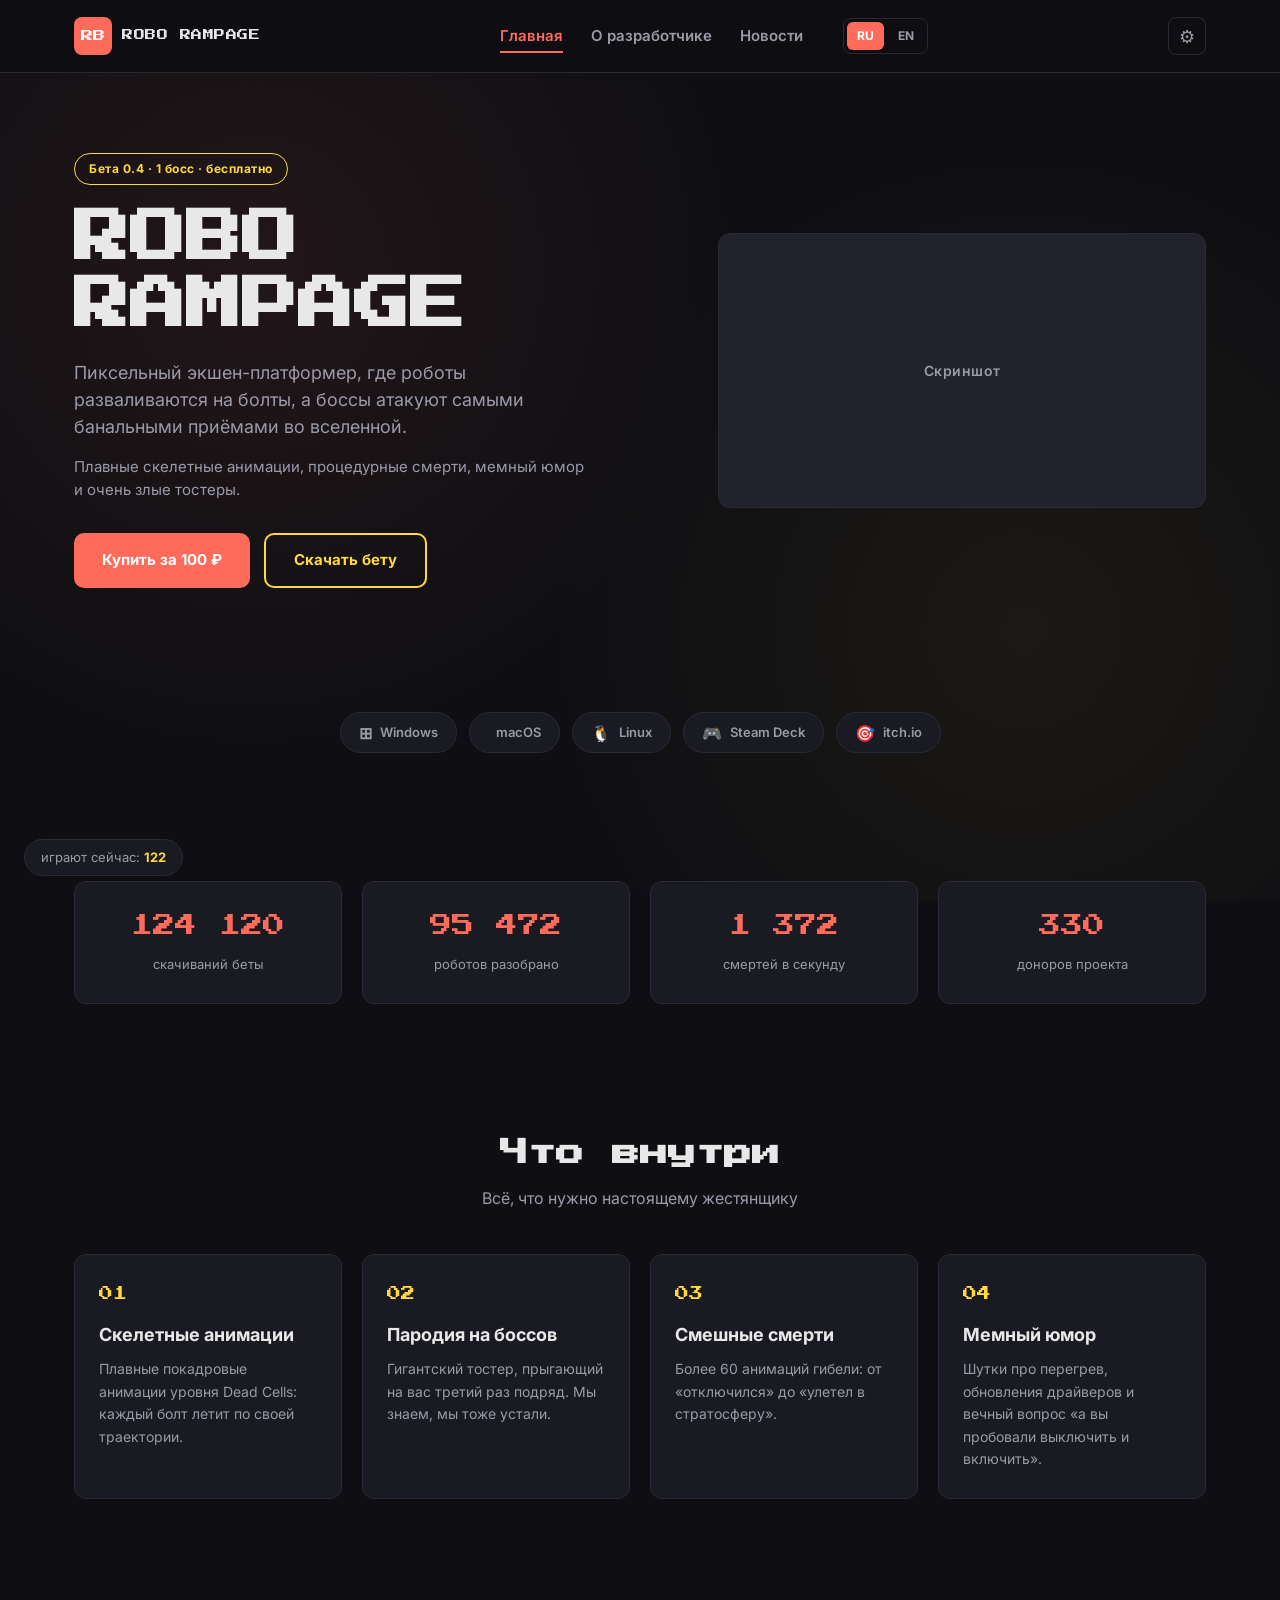
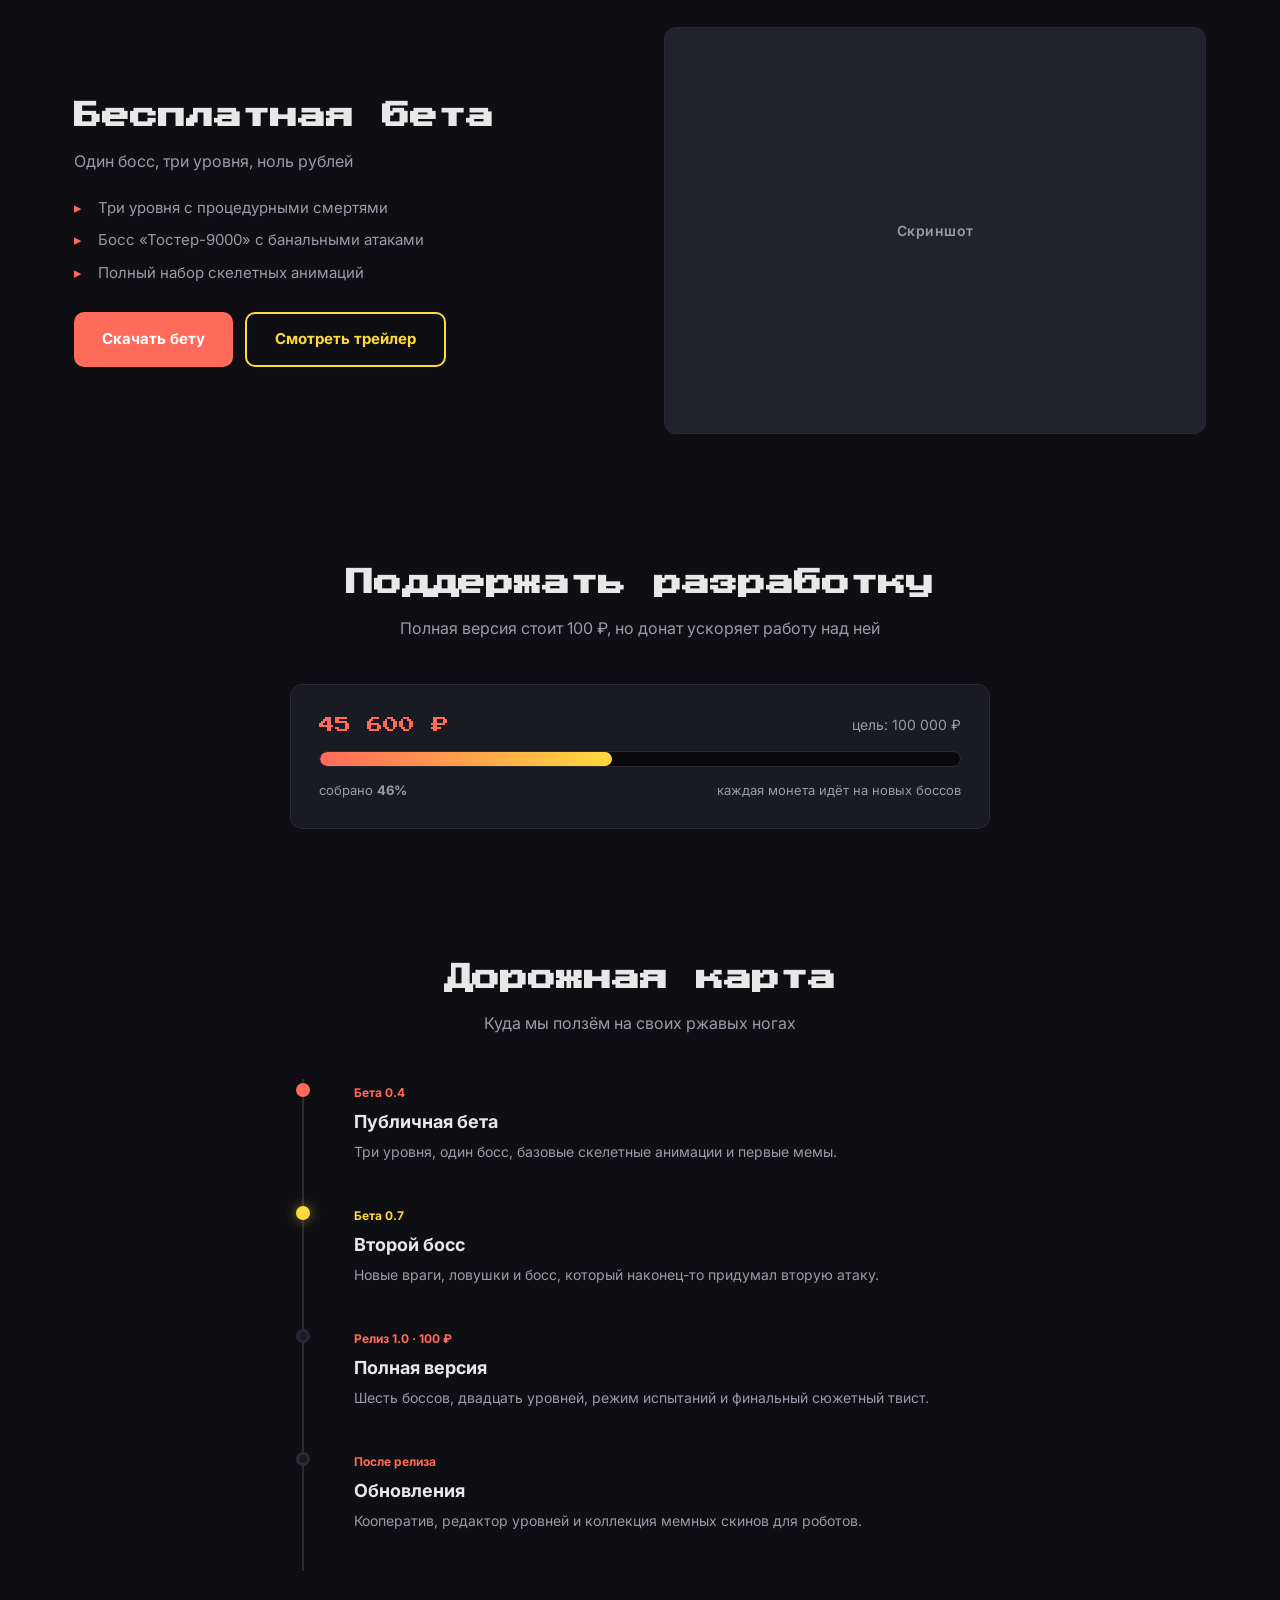
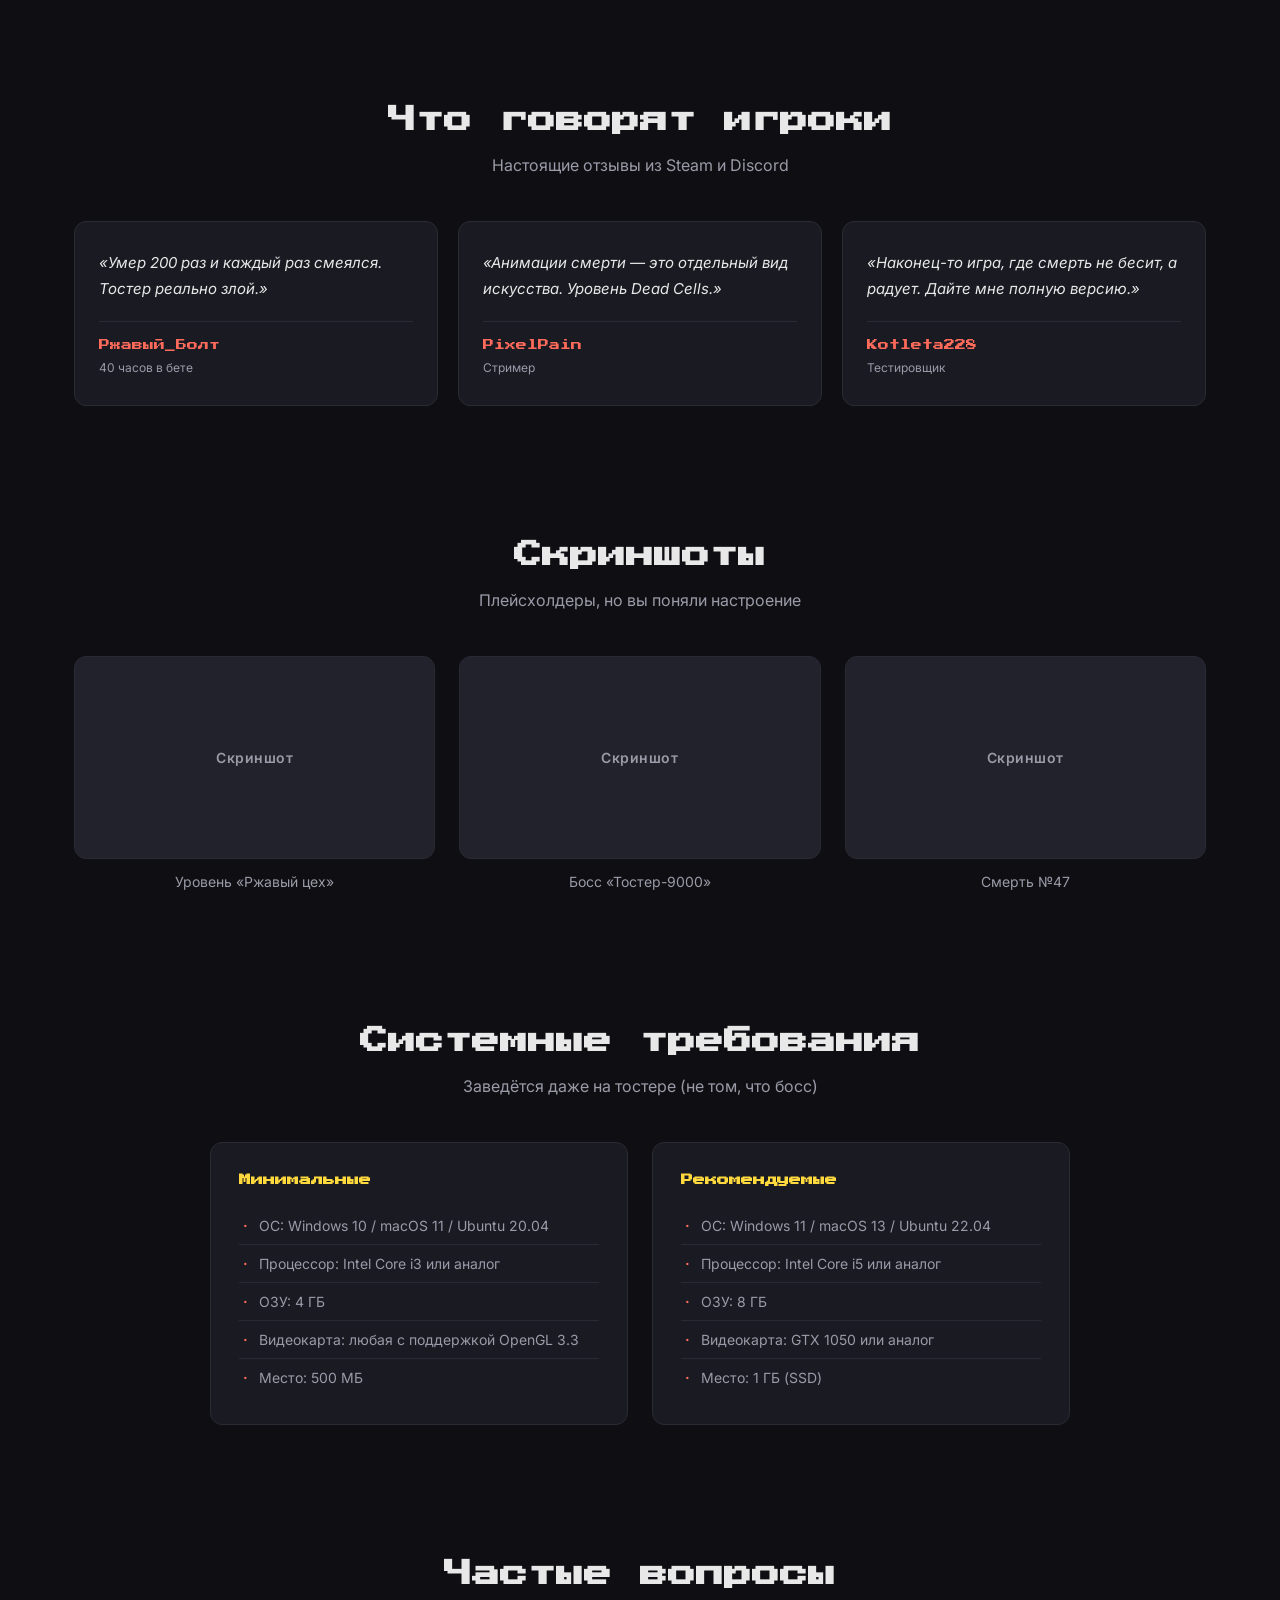
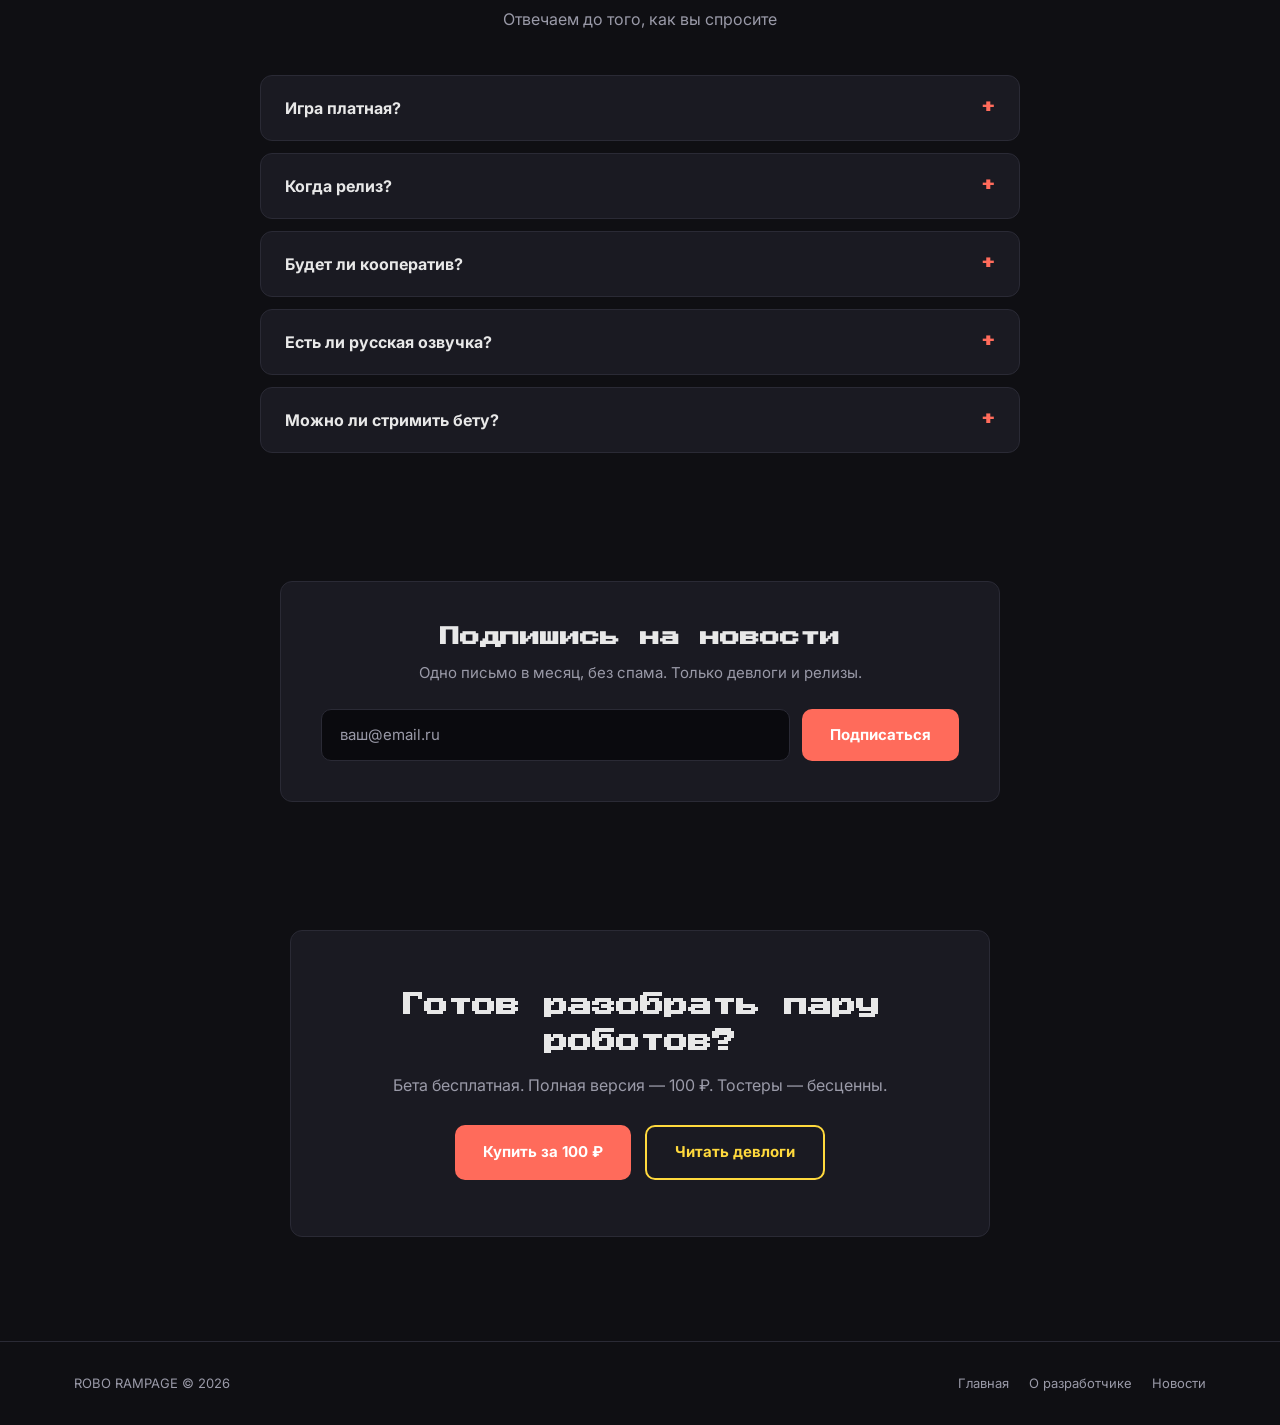
==== index.html @ a79e290e "Add files via upload" ====
<!DOCTYPE html>
<html lang="ru">
<head>
  <meta charset="UTF-8">
  <meta name="viewport" content="width=device-width, initial-scale=1">
  <title>ROBO RAMPAGE</title>
  <link rel="preconnect" href="https://fonts.googleapis.com">
  <link rel="preconnect" href="https://fonts.gstatic.com" crossorigin>
  <link href="https://fonts.googleapis.com/css2?family=Inter:wght@400;600;700;800&family=Press+Start+2P&display=swap" rel="stylesheet">
  <link rel="stylesheet" href="css/reset.css">
  <link rel="stylesheet" href="css/style.css">
  <link rel="stylesheet" href="css/animations.css">
  <link rel="stylesheet" href="css/responsive.css">
</head>
<body data-page="index">
  <div class="parallax-bg" id="parallaxBg"></div>

  <header class="header">
    <div class="container header__inner">
      <a class="logo" href="index.html">
        <span class="logo__mark" id="logoMark"></span>
        <span class="logo__text" id="logoText"></span>
      </a>
      <nav class="nav" id="nav"></nav>
      <div class="header__controls">
        <button class="settings-btn" id="settingsBtn" type="button" aria-label="Настройки">⚙</button>
        <button class="burger" id="burger" type="button" aria-label="Меню">
          <span></span><span></span><span></span>
        </button>
      </div>
    </div>
  </header>

  <div class="overlay" id="overlay"></div>

  <div class="settings-panel" id="settingsPanel">
    <h3 class="settings-panel__title">Настройки</h3>

    <div class="settings-panel__row">
      <span class="settings-panel__label">Тема</span>
      <div class="mode-switch">
        <button class="mode-btn" data-mode="dark" type="button">🌙 Тёмная</button>
        <button class="mode-btn" data-mode="light" type="button">☀ Светлая</button>
      </div>
    </div>

    <div class="settings-panel__row">
      <span class="settings-panel__label">Основной цвет</span>
      <div class="theme-swatches">
        <button class="swatch" data-theme="coral" type="button" aria-label="Коралловый"></button>
        <button class="swatch" data-theme="yellow" type="button" aria-label="Жёлтый"></button>
      </div>
    </div>

    <p class="settings-panel__hint">Выбор сохраняется в браузере</p>
  </div>

  <main id="app"></main>

  <footer class="footer" id="footer"></footer>

  <div class="online-badge">играют сейчас: <b id="onlineCount">0</b></div>
  <button class="to-top" id="toTop" type="button" aria-label="Наверх">▲</button>

  <script src="js/config.js"></script>
  <script src="js/content.js"></script>
  <script src="js/theme.js"></script>
  <script src="js/render.js"></script>
  <script src="js/menu.js"></script>
  <script src="js/progress.js"></script>
  <script src="js/main.js"></script>
</body>
</html>
---- css/style.css ----
:root {
  --bg: #0f0f13;
  --bg-card: #1a1a22;
  --bg-card-hover: #22222c;
  --bg-input: #0a0a0e;
  --primary: #ff6b5b;
  --primary-dark: #e05545;
  --secondary: #ffd93d;
  --primary-rgb: 255, 107, 91;
  --secondary-rgb: 255, 217, 61;
  --text: #e8e8e8;
  --text-muted: #9a9aa8;
  --border: #2a2a35;
  --shadow: rgba(0, 0, 0, 0.5);
  --radius: 12px;
  --font-pixel: 'Press Start 2P', monospace;
  --font-body: 'Inter', sans-serif;
}

html[data-mode="light"] {
  --bg: #f4f4f6;
  --bg-card: #ffffff;
  --bg-card-hover: #f0f0f4;
  --bg-input: #ececf0;
  --text: #16161c;
  --text-muted: #6a6a78;
  --border: #e0e0e6;
  --shadow: rgba(0, 0, 0, 0.12);
}

* {
  box-sizing: border-box;
}

body {
  font-family: var(--font-body);
  background: var(--bg);
  color: var(--text);
  overflow-x: hidden;
  transition: background 0.4s ease, color 0.4s ease;
}

.container {
  width: 100%;
  max-width: 1180px;
  margin: 0 auto;
  padding: 0 24px;
}

.parallax-bg {
  position: fixed;
  inset: 0;
  z-index: -1;
  background: radial-gradient(circle at 20% 30%, rgba(var(--primary-rgb), 0.08), transparent 40%),
              radial-gradient(circle at 80% 70%, rgba(var(--secondary-rgb), 0.05), transparent 40%),
              var(--bg);
  pointer-events: none;
  transition: background 0.4s ease;
}

html[data-mode="light"] .parallax-bg {
  background: radial-gradient(circle at 20% 30%, rgba(var(--primary-rgb), 0.14), transparent 40%),
              radial-gradient(circle at 80% 70%, rgba(var(--secondary-rgb), 0.12), transparent 40%),
              var(--bg);
}

.header {
  position: sticky;
  top: 0;
  z-index: 100;
  background: rgba(15, 15, 19, 0.92);
  backdrop-filter: blur(12px);
  border-bottom: 1px solid var(--border);
  transition: background 0.4s ease, border-color 0.4s ease;
}

html[data-mode="light"] .header {
  background: rgba(255, 255, 255, 0.92);
}

.header__inner {
  display: flex;
  align-items: center;
  justify-content: space-between;
  height: 72px;
}

.header__controls {
  display: flex;
  align-items: center;
  gap: 12px;
}

.logo {
  display: flex;
  align-items: center;
  gap: 10px;
  animation: float 3s ease-in-out infinite;
}

.logo__mark {
  display: grid;
  place-items: center;
  width: 38px;
  height: 38px;
  background: var(--primary);
  color: #ffffff;
  font-family: var(--font-pixel);
  font-size: 12px;
  border-radius: 8px;
  transition: background 0.3s ease;
}

.logo__text {
  font-family: var(--font-pixel);
  font-size: 11px;
  letter-spacing: 0.5px;
  color: var(--text);
}

.nav {
  display: flex;
  align-items: center;
  gap: 28px;
}

.nav__link {
  position: relative;
  font-size: 15px;
  font-weight: 600;
  color: var(--text-muted);
  padding: 6px 0;
  transition: color 0.3s ease;
}

.nav__link::after {
  content: '';
  position: absolute;
  left: 0;
  bottom: 0;
  width: 100%;
  height: 2px;
  background: var(--primary);
  transform: scaleX(0);
  transform-origin: left;
  transition: transform 0.3s ease-out, background 0.3s ease;
}

.nav__link:hover {
  color: var(--text);
}

.nav__link:hover::after,
.nav__link.is-active::after {
  transform: scaleX(1);
}

.nav__link.is-active {
  color: var(--primary);
}

.lang {
  display: flex;
  gap: 4px;
  margin-left: 12px;
  border: 1px solid var(--border);
  border-radius: 8px;
  padding: 3px;
}

.lang__btn {
  padding: 5px 10px;
  font-size: 12px;
  font-weight: 700;
  color: var(--text-muted);
  border-radius: 6px;
  transition: all 0.3s ease;
}

.lang__btn.is-active {
  background: var(--primary);
  color: #ffffff;
}

.settings-btn {
  display: grid;
  place-items: center;
  width: 38px;
  height: 38px;
  border-radius: 8px;
  border: 1px solid var(--border);
  color: var(--text-muted);
  font-size: 18px;
  transition: all 0.3s ease;
}

.settings-btn:hover {
  color: var(--primary);
  border-color: var(--primary);
  transform: rotate(45deg);
}

.burger {
  display: none;
  flex-direction: column;
  gap: 5px;
  padding: 8px;
}

.burger span {
  display: block;
  width: 24px;
  height: 2px;
  background: var(--text);
  transition: all 0.3s ease;
}

.overlay {
  position: fixed;
  inset: 0;
  background: #000;
  opacity: 0;
  pointer-events: none;
  transition: opacity 0.4s ease;
  z-index: 90;
}

.overlay.is-visible {
  opacity: 0.7;
  pointer-events: auto;
}

.settings-panel {
  position: fixed;
  top: 84px;
  right: 24px;
  width: 280px;
  padding: 20px;
  background: var(--bg-card);
  border: 1px solid var(--border);
  border-radius: var(--radius);
  box-shadow: 0 12px 40px var(--shadow);
  opacity: 0;
  transform: translateY(-8px);
  pointer-events: none;
  transition: opacity 0.3s ease, transform 0.3s ease, background 0.4s ease, border-color 0.4s ease;
  z-index: 110;
}

.settings-panel.is-open {
  opacity: 1;
  transform: translateY(0);
  pointer-events: auto;
}

.settings-panel__title {
  font-family: var(--font-pixel);
  font-size: 11px;
  margin-bottom: 16px;
  color: var(--text);
}

.settings-panel__row {
  display: flex;
  align-items: center;
  justify-content: space-between;
  gap: 12px;
  margin-bottom: 14px;
}

.settings-panel__label {
  font-size: 13px;
  color: var(--text-muted);
}

.settings-panel__hint {
  font-size: 11px;
  color: var(--text-muted);
  margin-top: 8px;
}

.theme-swatches {
  display: flex;
  gap: 8px;
}

.swatch {
  width: 26px;
  height: 26px;
  border-radius: 50%;
  border: 2px solid transparent;
  transition: transform 0.3s ease, border-color 0.3s ease, box-shadow 0.3s ease;
  cursor: crosshair;
}

.swatch[data-theme="coral"]  { background: #ff6b5b; }
.swatch[data-theme="yellow"] { background: #ffd93d; }

.swatch:hover {
  transform: scale(1.1);
}

.swatch.is-active {
  border-color: var(--text);
  box-shadow: 0 0 0 3px rgba(var(--primary-rgb), 0.2);
}

.mode-switch {
  display: flex;
  gap: 4px;
  border: 1px solid var(--border);
  border-radius: 8px;
  padding: 3px;
  background: var(--bg-input);
}

.mode-btn {
  padding: 6px 10px;
  font-size: 12px;
  font-weight: 600;
  color: var(--text-muted);
  border-radius: 6px;
  transition: all 0.3s ease;
  cursor: crosshair;
  white-space: nowrap;
}

.mode-btn.is-active {
  background: var(--primary);
  color: #ffffff;
}

.hero {
  padding: 80px 0 60px;
}

.hero__inner {
  display: grid;
  grid-template-columns: 1.1fr 0.9fr;
  gap: 48px;
  align-items: center;
}

.badge {
  display: inline-block;
  padding: 6px 14px;
  margin-bottom: 20px;
  font-size: 12px;
  font-weight: 700;
  letter-spacing: 0.5px;
  color: var(--secondary);
  border: 1px solid var(--secondary);
  border-radius: 100px;
  transition: color 0.3s ease, border-color 0.3s ease;
}

.hero__title {
  font-family: var(--font-pixel);
  font-size: clamp(32px, 5vw, 56px);
  line-height: 1.2;
  color: var(--text);
  margin-bottom: 20px;
}

.hero__subtitle {
  font-size: 18px;
  color: var(--text-muted);
  margin-bottom: 16px;
  max-width: 520px;
}

.hero__text {
  font-size: 15px;
  color: var(--text-muted);
  margin-bottom: 32px;
  max-width: 520px;
}

.hero__actions {
  display: flex;
  gap: 14px;
  flex-wrap: wrap;
}

.btn {
  display: inline-flex;
  align-items: center;
  justify-content: center;
  padding: 14px 28px;
  font-size: 15px;
  font-weight: 700;
  border-radius: 10px;
  cursor: crosshair;
  transition: transform 0.3s cubic-bezier(0.4, 0, 0.2, 1),
              box-shadow 0.3s cubic-bezier(0.4, 0, 0.2, 1),
              background 0.3s ease,
              border-color 0.3s ease,
              color 0.3s ease;
}

.btn--primary {
  background: var(--primary);
  color: #ffffff;
}

.btn--primary:hover {
  background: var(--secondary);
  color: #16161c;
  transform: scale(1.05);
  box-shadow: 0 0 20px rgba(var(--secondary-rgb), 0.5);
}

.btn--primary:active {
  transform: scale(0.97);
}

.btn--secondary {
  background: transparent;
  color: var(--secondary);
  border: 2px solid var(--secondary);
}

.btn--secondary:hover {
  background: var(--secondary);
  color: #16161c;
  transform: scale(1.05);
  box-shadow: 0 0 20px rgba(var(--secondary-rgb), 0.5);
}

.btn--secondary:active {
  transform: scale(0.97);
}

.placeholder {
  display: grid;
  place-items: center;
  width: 100%;
  aspect-ratio: 16 / 9;
  background: var(--bg-card-hover);
  border: 1px solid var(--border);
  border-radius: var(--radius);
  color: var(--text-muted);
  font-size: 14px;
  font-weight: 600;
  letter-spacing: 0.5px;
  transition: border-color 0.3s ease, background 0.4s ease;
}

.placeholder--tall {
  aspect-ratio: 4 / 3;
}

.placeholder--avatar {
  aspect-ratio: 1 / 1;
  border-radius: 50%;
}

.section {
  padding: 64px 0;
}

.section__head {
  text-align: center;
  margin-bottom: 44px;
}

.section__title {
  font-family: var(--font-pixel);
  font-size: clamp(20px, 3vw, 28px);
  color: var(--text);
  margin-bottom: 12px;
}

.section__sub {
  font-size: 16px;
  color: var(--text-muted);
}

.platforms {
  display: flex;
  justify-content: center;
  flex-wrap: wrap;
  gap: 12px;
}

.platform {
  display: flex;
  align-items: center;
  gap: 8px;
  padding: 10px 18px;
  background: var(--bg-card);
  border: 1px solid var(--border);
  border-radius: 100px;
  font-size: 13px;
  font-weight: 600;
  color: var(--text-muted);
  transition: all 0.3s ease;
}

.platform:hover {
  border-color: var(--primary);
  color: var(--primary);
  transform: translateY(-3px);
}

.platform__icon {
  font-size: 16px;
  line-height: 1;
}

.stats {
  display: grid;
  grid-template-columns: repeat(4, 1fr);
  gap: 20px;
}

.stat {
  background: var(--bg-card);
  border: 1px solid var(--border);
  border-radius: var(--radius);
  padding: 28px 20px;
  text-align: center;
  transition: transform 0.3s ease, border-color 0.3s ease, background 0.4s ease;
}

.stat:hover {
  transform: translateY(-4px);
  border-color: var(--primary);
}

.stat__value {
  display: block;
  font-family: var(--font-pixel);
  font-size: 22px;
  color: var(--primary);
  margin-bottom: 8px;
  transition: color 0.3s ease;
}

.stat__label {
  font-size: 13px;
  color: var(--text-muted);
}

.features {
  display: grid;
  grid-template-columns: repeat(4, 1fr);
  gap: 20px;
}

.card {
  background: var(--bg-card);
  border: 1px solid var(--border);
  border-radius: var(--radius);
  padding: 28px 24px;
  transition: transform 0.3s ease, border-color 0.3s ease, box-shadow 0.3s ease, background 0.4s ease;
}

.card:hover {
  transform: translateY(-8px);
  border-color: var(--primary);
  box-shadow: 0 12px 30px rgba(var(--primary-rgb), 0.12);
}

.card__icon {
  display: inline-block;
  font-family: var(--font-pixel);
  font-size: 14px;
  color: var(--secondary);
  margin-bottom: 16px;
  transition: color 0.3s ease;
}

.card__title {
  font-size: 18px;
  font-weight: 700;
  margin-bottom: 10px;
}

.card__text {
  font-size: 14px;
  color: var(--text-muted);
  line-height: 1.6;
}

.beta {
  display: grid;
  grid-template-columns: 1fr 1fr;
  gap: 48px;
  align-items: center;
}

.beta__content .section__title,
.beta__content .section__sub {
  text-align: left;
}

.beta__content .section__sub {
  margin-bottom: 24px;
}

.list {
  margin-bottom: 28px;
}

.list li {
  position: relative;
  padding-left: 24px;
  margin-bottom: 10px;
  font-size: 15px;
  color: var(--text-muted);
}

.list li::before {
  content: '▸';
  position: absolute;
  left: 0;
  color: var(--primary);
  transition: color 0.3s ease;
}

.beta__actions {
  display: flex;
  gap: 12px;
  flex-wrap: wrap;
}

.progress {
  background: var(--bg-card);
  border: 1px solid var(--border);
  border-radius: var(--radius);
  padding: 28px;
  max-width: 700px;
  margin: 0 auto;
  transition: background 0.4s ease, border-color 0.4s ease;
}

.progress__top {
  display: flex;
  justify-content: space-between;
  align-items: center;
  margin-bottom: 14px;
}

.progress__value {
  font-family: var(--font-pixel);
  font-size: 16px;
  color: var(--primary);
  transition: color 0.3s ease;
}

.progress__goal {
  font-size: 14px;
  color: var(--text-muted);
}

.progress__track {
  height: 16px;
  background: var(--bg-input);
  border-radius: 100px;
  overflow: hidden;
  border: 1px solid var(--border);
  margin-bottom: 14px;
}

.progress__fill {
  height: 100%;
  width: 0;
  background: linear-gradient(90deg, var(--primary), var(--secondary));
  border-radius: 100px;
  animation: pulse 2s ease-in-out infinite;
  transition: background 0.3s ease;
}

.progress__bottom {
  display: flex;
  justify-content: space-between;
  font-size: 13px;
  color: var(--text-muted);
}

.roadmap {
  position: relative;
  max-width: 700px;
  margin: 0 auto;
  padding-left: 40px;
}

.roadmap::before {
  content: '';
  position: absolute;
  left: 12px;
  top: 0;
  bottom: 0;
  width: 2px;
  background: var(--border);
}

.roadmap__item {
  position: relative;
  padding: 0 0 40px 24px;
}

.roadmap__item::before {
  content: '';
  position: absolute;
  left: -34px;
  top: 4px;
  width: 14px;
  height: 14px;
  border-radius: 50%;
  background: var(--bg-card);
  border: 3px solid var(--border);
  transition: all 0.3s ease;
}

.roadmap__item.is-done::before {
  background: var(--primary);
  border-color: var(--primary);
}

.roadmap__item.is-active::before {
  background: var(--secondary);
  border-color: var(--secondary);
  box-shadow: 0 0 12px rgba(var(--secondary-rgb), 0.5);
}

.roadmap__date {
  display: inline-block;
  font-size: 12px;
  font-weight: 700;
  color: var(--primary);
  margin-bottom: 6px;
  transition: color 0.3s ease;
}

.roadmap__item.is-active .roadmap__date {
  color: var(--secondary);
}

.roadmap__title {
  font-size: 18px;
  font-weight: 700;
  margin-bottom: 6px;
}

.roadmap__text {
  font-size: 14px;
  color: var(--text-muted);
}

.reviews {
  display: grid;
  grid-template-columns: repeat(3, 1fr);
  gap: 20px;
}

.review {
  background: var(--bg-card);
  border: 1px solid var(--border);
  border-radius: var(--radius);
  padding: 28px 24px;
  transition: border-color 0.3s ease, transform 0.3s ease, background 0.4s ease;
}

.review:hover {
  border-color: var(--primary);
  transform: translateY(-4px);
}

.review__text {
  font-size: 15px;
  line-height: 1.7;
  color: var(--text);
  margin-bottom: 20px;
  font-style: italic;
}

.review__footer {
  display: flex;
  flex-direction: column;
  gap: 4px;
  padding-top: 16px;
  border-top: 1px solid var(--border);
}

.review__author {
  font-family: var(--font-pixel);
  font-size: 11px;
  color: var(--primary);
}

.review__role {
  font-size: 12px;
  color: var(--text-muted);
}

.shots {
  display: grid;
  grid-template-columns: repeat(3, 1fr);
  gap: 24px;
}

.shot {
  transition: transform 0.3s ease, box-shadow 0.3s ease;
}

.shot:hover {
  transform: translateY(-8px);
  box-shadow: 0 16px 40px var(--shadow);
}

.shot:hover .placeholder {
  border-color: var(--primary);
}

.shot__caption {
  display: block;
  margin-top: 12px;
  font-size: 14px;
  color: var(--text-muted);
  text-align: center;
}

.requirements {
  display: grid;
  grid-template-columns: 1fr 1fr;
  gap: 24px;
  max-width: 860px;
  margin: 0 auto;
}

.requirements__col {
  background: var(--bg-card);
  border: 1px solid var(--border);
  border-radius: var(--radius);
  padding: 28px;
  transition: background 0.4s ease, border-color 0.4s ease;
}

.requirements__title {
  font-family: var(--font-pixel);
  font-size: 12px;
  color: var(--secondary);
  margin-bottom: 18px;
}

.requirements__list li {
  position: relative;
  padding: 8px 0 8px 20px;
  font-size: 14px;
  color: var(--text-muted);
  border-bottom: 1px solid var(--border);
}

.requirements__list li:last-child {
  border-bottom: none;
}

.requirements__list li::before {
  content: '·';
  position: absolute;
  left: 4px;
  color: var(--primary);
  font-weight: 700;
}

.faq {
  max-width: 760px;
  margin: 0 auto;
  display: grid;
  gap: 12px;
}

.faq__item {
  background: var(--bg-card);
  border: 1px solid var(--border);
  border-radius: var(--radius);
  padding: 20px 24px;
  transition: border-color 0.3s ease, background 0.4s ease;
  cursor: crosshair;
}

.faq__item[open] {
  border-color: var(--primary);
}

.faq__item:hover {
  border-color: var(--primary);
}

.faq__question {
  font-size: 16px;
  font-weight: 700;
  color: var(--text);
  list-style: none;
  display: flex;
  justify-content: space-between;
  align-items: center;
  gap: 16px;
}

.faq__question::-webkit-details-marker {
  display: none;
}

.faq__question::after {
  content: '+';
  font-family: var(--font-pixel);
  font-size: 14px;
  color: var(--primary);
  transition: transform 0.3s ease;
  flex-shrink: 0;
}

.faq__item[open] .faq__question::after {
  transform: rotate(45deg);
}

.faq__answer {
  margin-top: 14px;
  font-size: 14px;
  color: var(--text-muted);
  line-height: 1.7;
}

.newsletter {
  max-width: 720px;
  margin: 0 auto;
  padding: 40px;
  background: var(--bg-card);
  border: 1px solid var(--border);
  border-radius: var(--radius);
  display: flex;
  flex-direction: column;
  gap: 24px;
  text-align: center;
  transition: background 0.4s ease, border-color 0.4s ease;
}

.newsletter__title {
  font-family: var(--font-pixel);
  font-size: clamp(16px, 2.5vw, 20px);
  margin-bottom: 10px;
}

.newsletter__text {
  font-size: 15px;
  color: var(--text-muted);
}

.newsletter__form {
  display: flex;
  gap: 12px;
  flex-wrap: wrap;
  justify-content: center;
}

.newsletter__input {
  flex: 1;
  min-width: 220px;
  padding: 14px 18px;
  background: var(--bg-input);
  border: 1px solid var(--border);
  border-radius: 10px;
  color: var(--text);
  font-size: 15px;
  outline: none;
  transition: border-color 0.3s ease, background 0.4s ease, color 0.4s ease;
}

.newsletter__input:focus {
  border-color: var(--primary);
}

.newsletter__input::placeholder {
  color: var(--text-muted);
}

.cta {
  background: var(--bg-card);
  border: 1px solid var(--border);
  border-radius: var(--radius);
  padding: 56px 40px;
  text-align: center;
  max-width: 700px;
  margin: 0 auto;
  transition: background 0.4s ease, border-color 0.4s ease;
}

.cta__title {
  font-family: var(--font-pixel);
  font-size: clamp(18px, 3vw, 24px);
  margin-bottom: 14px;
}

.cta__text {
  font-size: 16px;
  color: var(--text-muted);
  margin-bottom: 28px;
}

.cta__actions {
  display: flex;
  gap: 14px;
  justify-content: center;
  flex-wrap: wrap;
}

.footer {
  border-top: 1px solid var(--border);
  padding: 32px 0;
  margin-top: 40px;
  transition: border-color 0.4s ease;
}

.footer__inner {
  display: flex;
  justify-content: space-between;
  align-items: center;
  flex-wrap: wrap;
  gap: 16px;
}

.footer__copy {
  font-size: 13px;
  color: var(--text-muted);
}

.footer__links {
  display: flex;
  gap: 20px;
}

.footer__links a {
  font-size: 13px;
  color: var(--text-muted);
  transition: color 0.3s ease;
}

.footer__links a:hover {
  color: var(--primary);
}

.online-badge {
  position: fixed;
  bottom: 24px;
  left: 24px;
  padding: 8px 16px;
  background: var(--bg-card);
  border: 1px solid var(--border);
  border-radius: 100px;
  font-size: 13px;
  color: var(--text-muted);
  z-index: 80;
  transition: background 0.4s ease, border-color 0.4s ease;
}

.online-badge b {
  color: var(--secondary);
  transition: color 0.3s ease;
}

.to-top {
  position: fixed;
  bottom: 24px;
  right: 24px;
  width: 48px;
  height: 48px;
  display: grid;
  place-items: center;
  background: var(--primary);
  color: #ffffff;
  font-size: 18px;
  border-radius: 50%;
  z-index: 80;
  opacity: 0;
  pointer-events: none;
  transition: opacity 0.4s ease, transform 0.3s ease, background 0.3s ease;
}

.to-top.is-visible {
  opacity: 1;
  pointer-events: auto;
}

.to-top:hover {
  transform: scale(1.1);
  background: var(--secondary);
  color: #16161c;
}

.about {
  display: grid;
  grid-template-columns: 280px 1fr;
  gap: 40px;
  align-items: start;
}

.about__name {
  font-family: var(--font-pixel);
  font-size: 16px;
  margin-bottom: 16px;
}

.about__text {
  font-size: 15px;
  color: var(--text-muted);
  margin-bottom: 14px;
  line-height: 1.7;
}

.about__stats {
  display: flex;
  gap: 32px;
  margin-top: 28px;
}

.about__stat-value {
  display: block;
  font-family: var(--font-pixel);
  font-size: 22px;
  color: var(--primary);
  margin-bottom: 4px;
  transition: color 0.3s ease;
}

.about__stat-label {
  font-size: 13px;
  color: var(--text-muted);
}

.presskit {
  display: grid;
  grid-template-columns: repeat(2, 1fr);
  gap: 16px;
  max-width: 800px;
  margin: 0 auto;
}

.presskit__item {
  display: flex;
  align-items: center;
  gap: 16px;
  padding: 20px 24px;
  background: var(--bg-card);
  border: 1px solid var(--border);
  border-radius: var(--radius);
  transition: all 0.3s ease;
  cursor: crosshair;
}

.presskit__item:hover {
  border-color: var(--primary);
  transform: translateY(-4px);
}

.presskit__icon {
  display: grid;
  place-items: center;
  width: 42px;
  height: 42px;
  background: var(--bg-input);
  border-radius: 10px;
  font-size: 18px;
  color: var(--primary);
  flex-shrink: 0;
  transition: color 0.3s ease, background 0.4s ease;
}

.presskit__info {
  display: flex;
  flex-direction: column;
  gap: 4px;
}

.presskit__name {
  font-size: 15px;
  font-weight: 700;
  color: var(--text);
}

.presskit__desc {
  font-size: 13px;
  color: var(--text-muted);
}

.contacts {
  display: flex;
  gap: 16px;
  justify-content: center;
  flex-wrap: wrap;
}

.contact {
  padding: 14px 32px;
  background: var(--bg-card);
  border: 1px solid var(--border);
  border-radius: 10px;
  font-size: 15px;
  font-weight: 600;
  transition: all 0.3s ease;
  cursor: crosshair;
}

.contact:hover {
  border-color: var(--primary);
  color: var(--primary);
  transform: translateY(-4px);
}

.news {
  display: grid;
  gap: 24px;
  max-width: 800px;
  margin: 0 auto;
}

.news__item {
  background: var(--bg-card);
  border: 1px solid var(--border);
  border-radius: var(--radius);
  padding: 28px;
  transition: border-color 0.3s ease, transform 0.3s ease, background 0.4s ease;
}

.news__item:hover {
  border-color: var(--primary);
  transform: translateX(8px);
}

.news__date {
  font-size: 12px;
  font-weight: 700;
  color: var(--primary);
  text-transform: uppercase;
  letter-spacing: 0.5px;
  transition: color 0.3s ease;
}

.news__title {
  font-size: 20px;
  font-weight: 700;
  margin: 10px 0 12px;
}

.news__text {
  font-size: 15px;
  color: var(--text-muted);
  margin-bottom: 16px;
  line-height: 1.7;
}

.news__link {
  font-size: 14px;
  font-weight: 700;
  color: var(--secondary);
  transition: color 0.3s ease;
}

.news__link:hover {
  color: var(--primary);
}

.changelog {
  max-width: 720px;
  margin: 0 auto;
  display: grid;
  gap: 16px;
}

.changelog__item {
  background: var(--bg-card);
  border: 1px solid var(--border);
  border-radius: var(--radius);
  padding: 24px 28px;
  transition: border-color 0.3s ease, background 0.4s ease;
}

.changelog__item:hover {
  border-color: var(--primary);
}

.changelog__head {
  display: flex;
  justify-content: space-between;
  align-items: baseline;
  margin-bottom: 14px;
  flex-wrap: wrap;
  gap: 8px;
}

.changelog__version {
  font-family: var(--font-pixel);
  font-size: 14px;
  color: var(--primary);
}

.changelog__date {
  font-size: 12px;
  color: var(--text-muted);
}

.changelog__list li {
  position: relative;
  padding: 6px 0 6px 20px;
  font-size: 14px;
  color: var(--text-muted);
}

.changelog__list li::before {
  content: '+';
  position: absolute;
  left: 0;
  color: var(--secondary);
  font-weight: 700;
}
---- css/animations.css ----
@keyframes fadeInUp {
  from {
    opacity: 0;
    transform: translateY(30px);
  }
  to {
    opacity: 1;
    transform: translateY(0);
  }
}

@keyframes float {
  0%, 100% { transform: translateY(0); }
  50%      { transform: translateY(-5px); }
}

@keyframes pulse {
  0%, 100% { box-shadow: 0 0 8px rgba(var(--primary-rgb), 0.4); }
  50%      { box-shadow: 0 0 20px rgba(var(--secondary-rgb), 0.7); }
}

.reveal {
  opacity: 0;
  transform: translateY(30px);
}

.reveal.is-visible {
  animation: fadeInUp 0.6s ease-out forwards;
}
---- css/responsive.css ----
@media (max-width: 1024px) {
  .hero__inner {
    grid-template-columns: 1fr;
    gap: 32px;
  }

  .hero__art {
    order: -1;
  }

  .features {
    grid-template-columns: repeat(2, 1fr);
  }

  .stats {
    grid-template-columns: repeat(2, 1fr);
  }

  .shots {
    grid-template-columns: repeat(2, 1fr);
  }

  .reviews {
    grid-template-columns: 1fr;
  }

  .requirements {
    grid-template-columns: 1fr;
    max-width: 560px;
  }

  .about {
    grid-template-columns: 1fr;
  }

  .about__avatar {
    max-width: 200px;
  }

  .presskit {
    grid-template-columns: 1fr;
    max-width: 560px;
  }
}

@media (max-width: 768px) {
  .container {
    padding: 0 20px;
  }

  .nav {
    position: fixed;
    top: 0;
    right: -100%;
    width: 280px;
    height: 100vh;
    flex-direction: column;
    align-items: flex-start;
    gap: 24px;
    padding: 88px 28px 28px;
    background: var(--bg-card);
    border-left: 1px solid var(--border);
    transition: right 0.4s ease-out, background 0.4s ease;
    z-index: 95;
  }

  .nav.is-open {
    right: 0;
  }

  .nav__link {
    font-size: 18px;
  }

  .lang {
    margin-left: 0;
    margin-top: 8px;
  }

  .burger {
    display: flex;
    z-index: 100;
  }

  .burger.is-active span:nth-child(1) {
    transform: translateY(7px) rotate(45deg);
  }

  .burger.is-active span:nth-child(2) {
    opacity: 0;
  }

  .burger.is-active span:nth-child(3) {
    transform: translateY(-7px) rotate(-45deg);
  }

  .hero {
    padding: 48px 0 32px;
  }

  .hero__title {
    font-size: 28px;
  }

  .hero__subtitle {
    font-size: 16px;
  }

  .section {
    padding: 48px 0;
  }

  .section__head {
    margin-bottom: 32px;
  }

  .features {
    grid-template-columns: 1fr;
  }

  .stats {
    grid-template-columns: 1fr;
  }

  .shots {
    grid-template-columns: 1fr;
  }

  .reviews {
    grid-template-columns: 1fr;
  }

  .beta {
    grid-template-columns: 1fr;
    gap: 32px;
  }

  .beta__content .section__title,
  .beta__content .section__sub {
    text-align: left;
  }

  .progress__bottom {
    flex-direction: column;
    gap: 6px;
  }

  .cta {
    padding: 40px 24px;
  }

  .about__stats {
    flex-direction: column;
    gap: 20px;
  }

  .news__item:hover {
    transform: none;
  }

  .settings-panel {
    top: 76px;
    right: 16px;
    left: 16px;
    width: auto;
  }

  .settings-panel__row {
    flex-direction: column;
    align-items: flex-start;
    gap: 8px;
  }

  .newsletter {
    padding: 28px 20px;
  }

  .newsletter__form {
    flex-direction: column;
  }

  .newsletter__input {
    width: 100%;
  }

  .newsletter__form .btn {
    width: 100%;
  }

  .online-badge {
    bottom: 16px;
    left: 16px;
    font-size: 12px;
    padding: 6px 12px;
  }

  .to-top {
    bottom: 16px;
    right: 16px;
    width: 42px;
    height: 42px;
  }
}

@media (max-width: 480px) {
  .container {
    padding: 0 16px;
  }

  .hero {
    padding: 40px 0 24px;
  }

  .section {
    padding: 36px 0;
  }

  .hero__actions {
    flex-direction: column;
  }

  .btn {
    width: 100%;
  }

  .beta__actions {
    flex-direction: column;
  }

  .cta__actions {
    flex-direction: column;
  }

  .faq__question {
    font-size: 15px;
  }

  .presskit__item {
    padding: 16px 18px;
  }

  .online-badge {
    font-size: 11px;
  }

  .changelog__item {
    padding: 20px;
  }
}
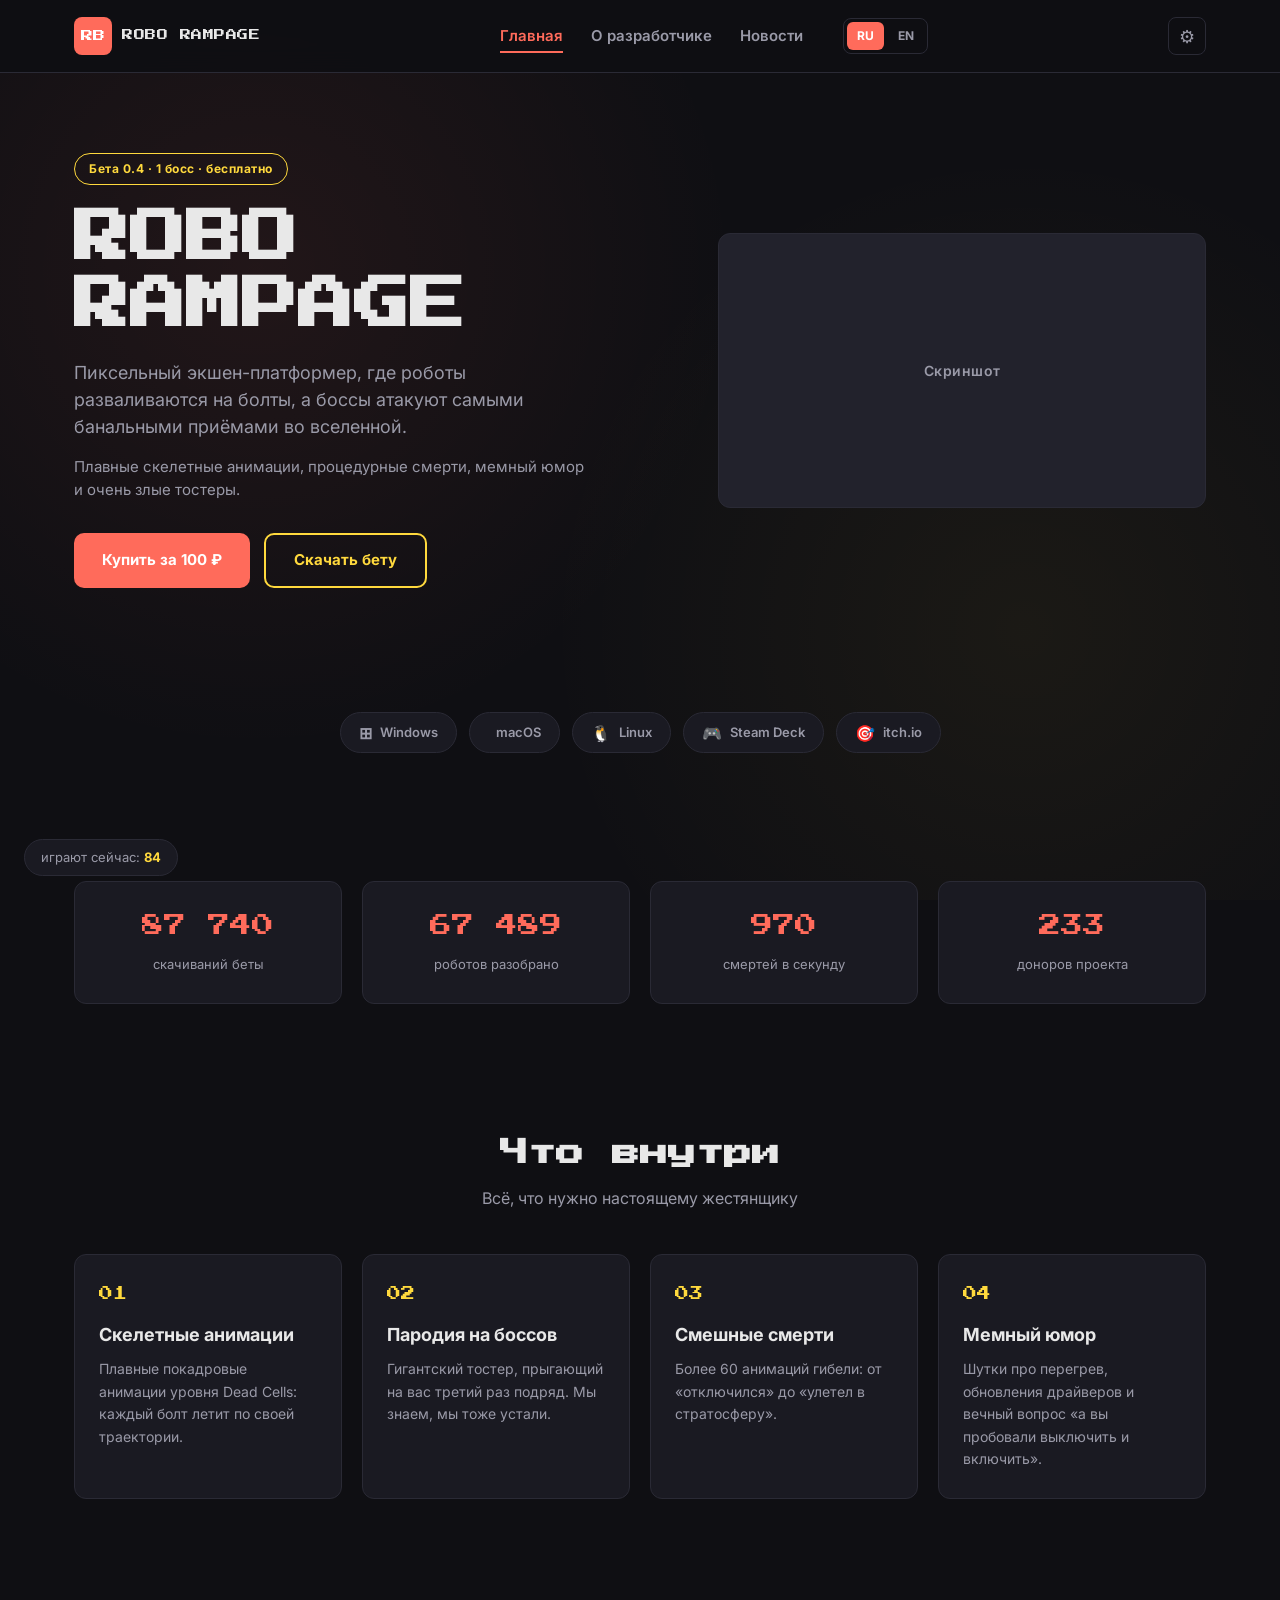
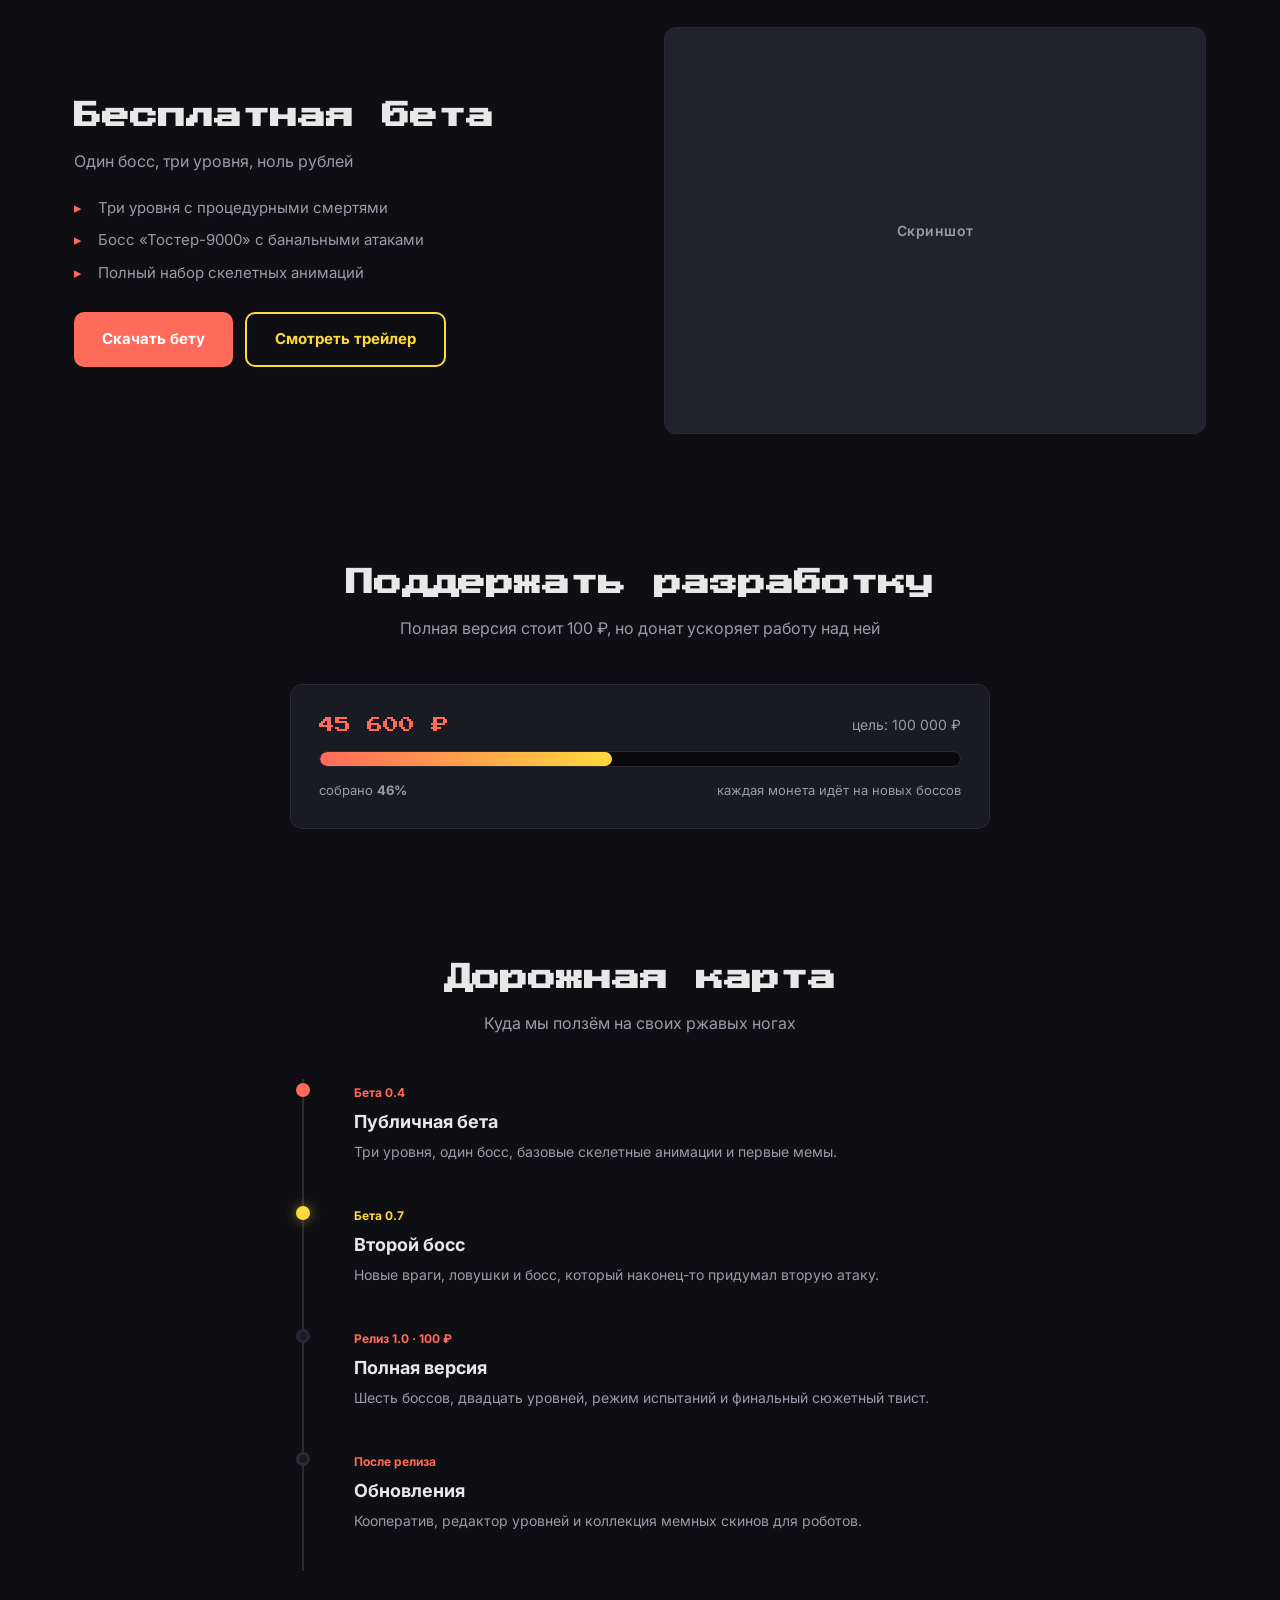
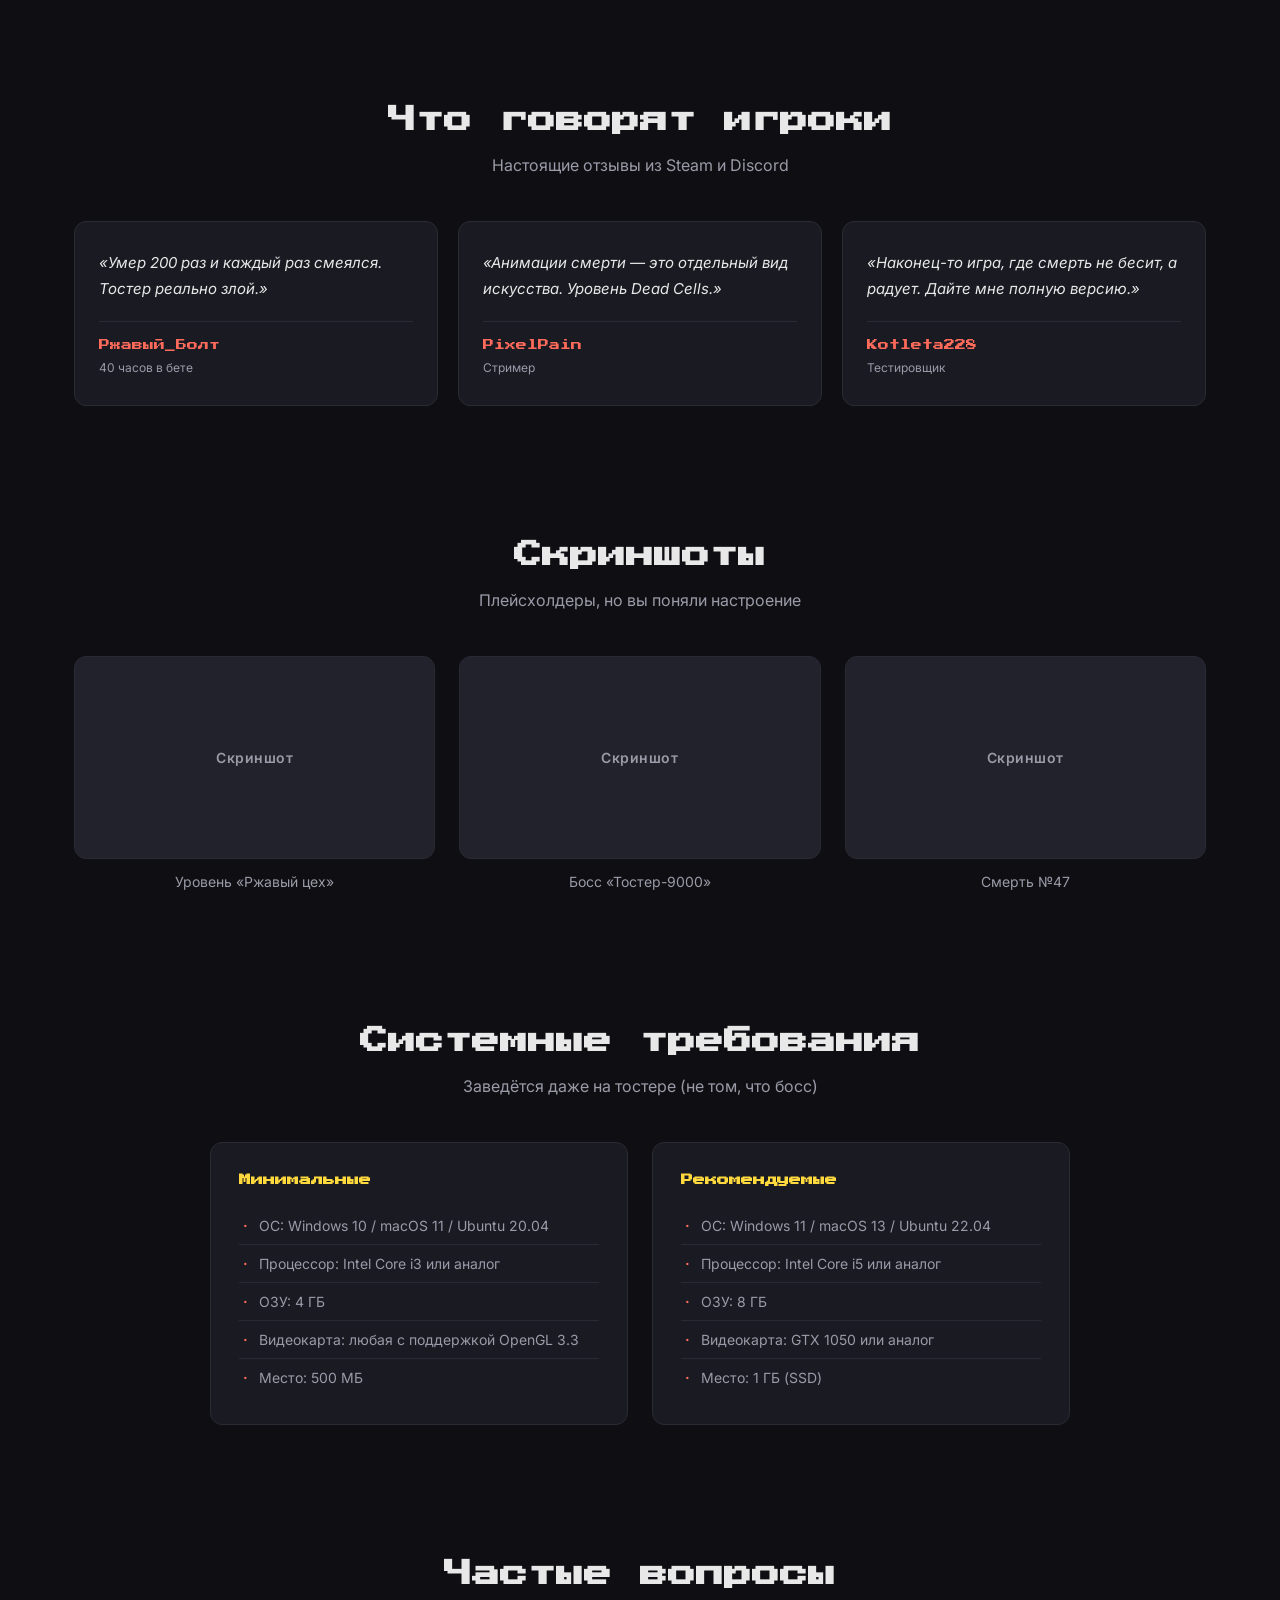
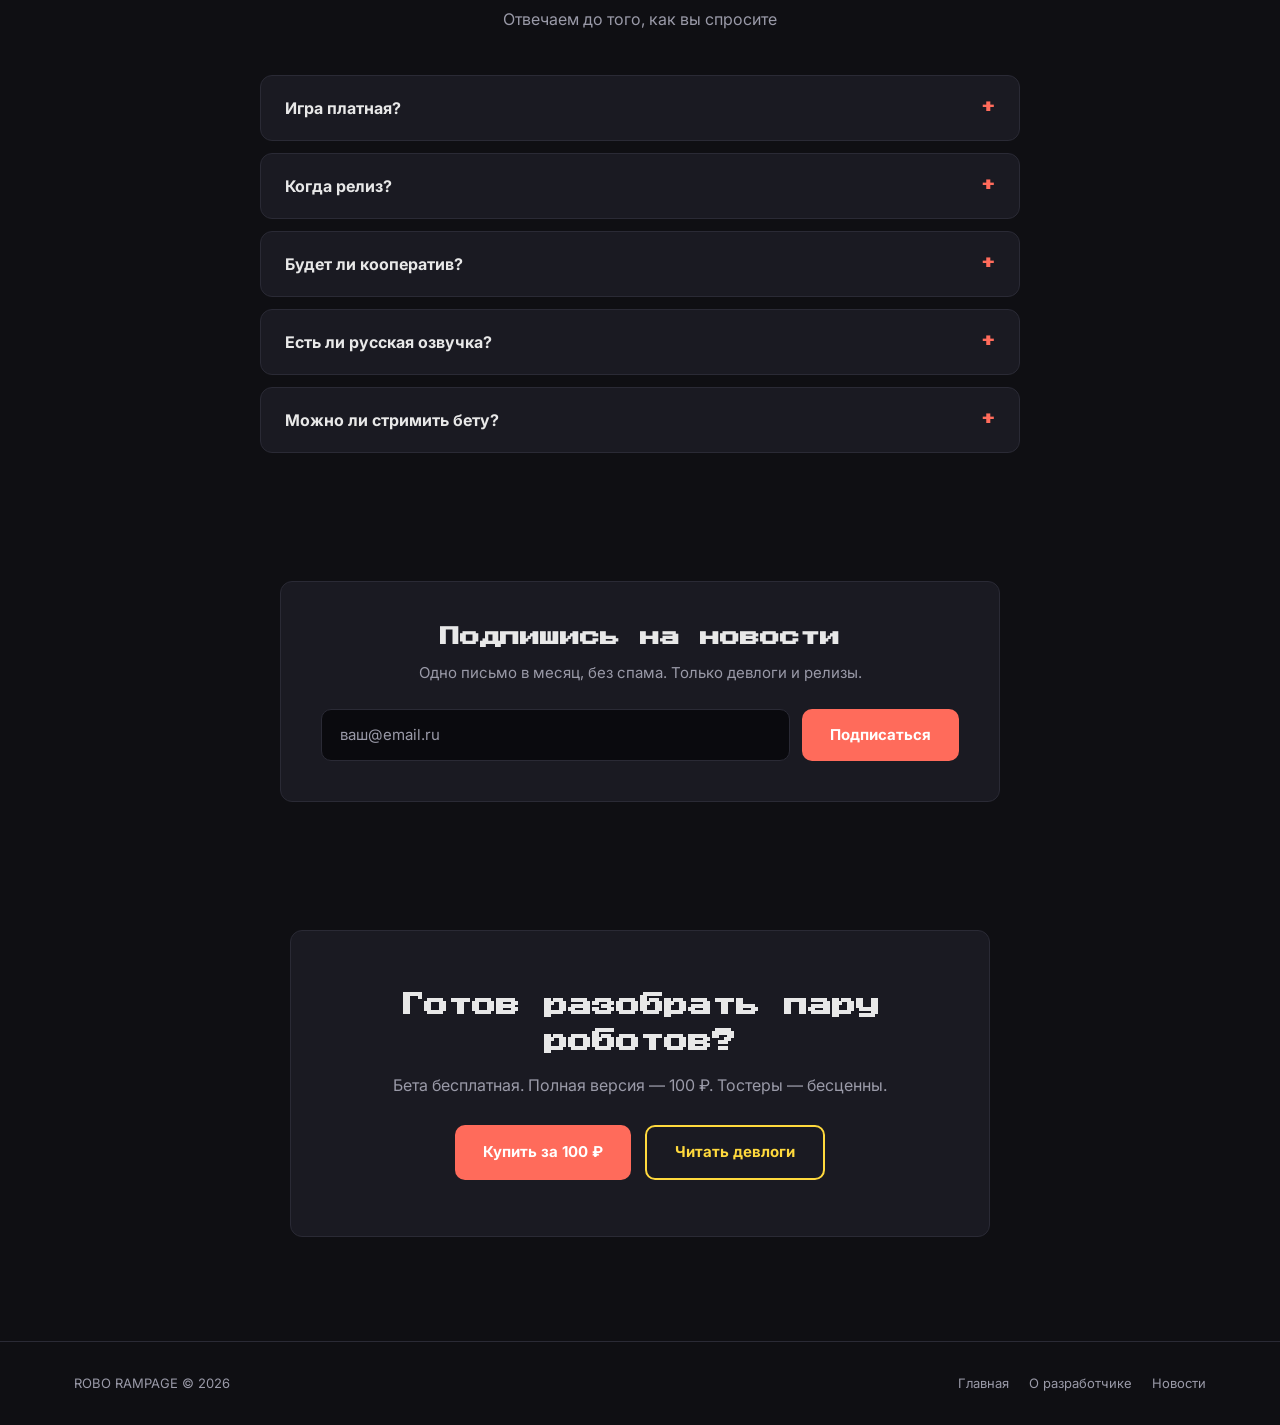
==== commit 08c41c86: "Add files via upload" ====
--- a/index.html
+++ b/index.html
@@ -11,6 +11,7 @@
   <link rel="stylesheet" href="css/style.css">
   <link rel="stylesheet" href="css/animations.css">
   <link rel="stylesheet" href="css/responsive.css">
+  <link rel="stylesheet" href="css/mobile.css">
 </head>
 <body data-page="index">
   <div class="parallax-bg" id="parallaxBg"></div>
--- a/css/responsive.css
+++ b/css/responsive.css
@@ -41,209 +41,4 @@
     grid-template-columns: 1fr;
     max-width: 560px;
   }
-}
-
-@media (max-width: 768px) {
-  .container {
-    padding: 0 20px;
-  }
-
-  .nav {
-    position: fixed;
-    top: 0;
-    right: -100%;
-    width: 280px;
-    height: 100vh;
-    flex-direction: column;
-    align-items: flex-start;
-    gap: 24px;
-    padding: 88px 28px 28px;
-    background: var(--bg-card);
-    border-left: 1px solid var(--border);
-    transition: right 0.4s ease-out, background 0.4s ease;
-    z-index: 95;
-  }
-
-  .nav.is-open {
-    right: 0;
-  }
-
-  .nav__link {
-    font-size: 18px;
-  }
-
-  .lang {
-    margin-left: 0;
-    margin-top: 8px;
-  }
-
-  .burger {
-    display: flex;
-    z-index: 100;
-  }
-
-  .burger.is-active span:nth-child(1) {
-    transform: translateY(7px) rotate(45deg);
-  }
-
-  .burger.is-active span:nth-child(2) {
-    opacity: 0;
-  }
-
-  .burger.is-active span:nth-child(3) {
-    transform: translateY(-7px) rotate(-45deg);
-  }
-
-  .hero {
-    padding: 48px 0 32px;
-  }
-
-  .hero__title {
-    font-size: 28px;
-  }
-
-  .hero__subtitle {
-    font-size: 16px;
-  }
-
-  .section {
-    padding: 48px 0;
-  }
-
-  .section__head {
-    margin-bottom: 32px;
-  }
-
-  .features {
-    grid-template-columns: 1fr;
-  }
-
-  .stats {
-    grid-template-columns: 1fr;
-  }
-
-  .shots {
-    grid-template-columns: 1fr;
-  }
-
-  .reviews {
-    grid-template-columns: 1fr;
-  }
-
-  .beta {
-    grid-template-columns: 1fr;
-    gap: 32px;
-  }
-
-  .beta__content .section__title,
-  .beta__content .section__sub {
-    text-align: left;
-  }
-
-  .progress__bottom {
-    flex-direction: column;
-    gap: 6px;
-  }
-
-  .cta {
-    padding: 40px 24px;
-  }
-
-  .about__stats {
-    flex-direction: column;
-    gap: 20px;
-  }
-
-  .news__item:hover {
-    transform: none;
-  }
-
-  .settings-panel {
-    top: 76px;
-    right: 16px;
-    left: 16px;
-    width: auto;
-  }
-
-  .settings-panel__row {
-    flex-direction: column;
-    align-items: flex-start;
-    gap: 8px;
-  }
-
-  .newsletter {
-    padding: 28px 20px;
-  }
-
-  .newsletter__form {
-    flex-direction: column;
-  }
-
-  .newsletter__input {
-    width: 100%;
-  }
-
-  .newsletter__form .btn {
-    width: 100%;
-  }
-
-  .online-badge {
-    bottom: 16px;
-    left: 16px;
-    font-size: 12px;
-    padding: 6px 12px;
-  }
-
-  .to-top {
-    bottom: 16px;
-    right: 16px;
-    width: 42px;
-    height: 42px;
-  }
-}
-
-@media (max-width: 480px) {
-  .container {
-    padding: 0 16px;
-  }
-
-  .hero {
-    padding: 40px 0 24px;
-  }
-
-  .section {
-    padding: 36px 0;
-  }
-
-  .hero__actions {
-    flex-direction: column;
-  }
-
-  .btn {
-    width: 100%;
-  }
-
-  .beta__actions {
-    flex-direction: column;
-  }
-
-  .cta__actions {
-    flex-direction: column;
-  }
-
-  .faq__question {
-    font-size: 15px;
-  }
-
-  .presskit__item {
-    padding: 16px 18px;
-  }
-
-  .online-badge {
-    font-size: 11px;
-  }
-
-  .changelog__item {
-    padding: 20px;
-  }
 }
--- a/css/mobile.css
+++ b/css/mobile.css
@@ -0,0 +1,260 @@
+@media (max-width: 768px) {
+  .container {
+    padding: 0 20px;
+  }
+
+  .nav {
+    position: fixed;
+    top: 0;
+    right: -100%;
+    width: 280px;
+    height: 100vh;
+    flex-direction: column;
+    align-items: flex-start;
+    gap: 24px;
+    padding: 88px 28px 28px;
+    background: var(--bg-card);
+    border-left: 1px solid var(--border);
+    transition: right 0.4s ease-out, background 0.4s ease;
+    z-index: 95;
+  }
+
+  .nav.is-open {
+    right: 0;
+  }
+
+  .nav__link {
+    font-size: 18px;
+  }
+
+  .lang {
+    margin-left: 0;
+    margin-top: 8px;
+  }
+
+  .burger {
+    display: flex;
+    z-index: 100;
+  }
+
+  .burger.is-active span:nth-child(1) {
+    transform: translateY(7px) rotate(45deg);
+  }
+
+  .burger.is-active span:nth-child(2) {
+    opacity: 0;
+  }
+
+  .burger.is-active span:nth-child(3) {
+    transform: translateY(-7px) rotate(-45deg);
+  }
+
+  .hero {
+    padding: 48px 0 32px;
+  }
+
+  .hero__title {
+    font-size: 28px;
+  }
+
+  .hero__subtitle {
+    font-size: 16px;
+  }
+
+  .section {
+    padding: 48px 0;
+  }
+
+  .section__head {
+    margin-bottom: 32px;
+  }
+
+  .features {
+    grid-template-columns: 1fr;
+  }
+
+  .stats {
+    grid-template-columns: 1fr;
+  }
+
+  .shots {
+    grid-template-columns: 1fr;
+  }
+
+  .reviews {
+    grid-template-columns: 1fr;
+  }
+
+  .requirements {
+    max-width: 100%;
+  }
+
+  .beta {
+    grid-template-columns: 1fr;
+    gap: 32px;
+  }
+
+  .beta__content .section__title,
+  .beta__content .section__sub {
+    text-align: left;
+  }
+
+  .progress {
+    padding: 22px 20px;
+  }
+
+  .progress__bottom {
+    flex-direction: column;
+    gap: 6px;
+  }
+
+  .cta {
+    padding: 40px 24px;
+  }
+
+  .about__stats {
+    flex-direction: column;
+    gap: 20px;
+  }
+
+  .news__item:hover {
+    transform: none;
+  }
+
+  .settings-panel {
+    top: 76px;
+    right: 16px;
+    left: 16px;
+    width: auto;
+  }
+
+  .settings-panel__row {
+    flex-direction: column;
+    align-items: flex-start;
+    gap: 8px;
+  }
+
+  .newsletter {
+    padding: 28px 20px;
+  }
+
+  .newsletter__form {
+    flex-direction: column;
+  }
+
+  .newsletter__input {
+    width: 100%;
+  }
+
+  .newsletter__form .btn {
+    width: 100%;
+  }
+
+  .presskit {
+    max-width: 100%;
+  }
+
+  .online-badge {
+    bottom: 16px;
+    left: 16px;
+    font-size: 12px;
+    padding: 6px 12px;
+  }
+
+  .to-top {
+    bottom: 16px;
+    right: 16px;
+    width: 42px;
+    height: 42px;
+  }
+}
+
+@media (max-width: 480px) {
+  .container {
+    padding: 0 16px;
+  }
+
+  .header__inner {
+    height: 64px;
+  }
+
+  .logo__mark {
+    width: 34px;
+    height: 34px;
+    font-size: 11px;
+  }
+
+  .logo__text {
+    font-size: 10px;
+  }
+
+  .settings-btn {
+    width: 34px;
+    height: 34px;
+    font-size: 16px;
+  }
+
+  .hero {
+    padding: 40px 0 24px;
+  }
+
+  .section {
+    padding: 36px 0;
+  }
+
+  .hero__actions {
+    flex-direction: column;
+  }
+
+  .btn {
+    width: 100%;
+  }
+
+  .beta__actions {
+    flex-direction: column;
+  }
+
+  .cta__actions {
+    flex-direction: column;
+  }
+
+  .faq__question {
+    font-size: 15px;
+  }
+
+  .faq__item {
+    padding: 16px 18px;
+  }
+
+  .presskit__item {
+    padding: 16px 18px;
+  }
+
+  .online-badge {
+    font-size: 11px;
+  }
+
+  .changelog__item {
+    padding: 20px;
+  }
+
+  .changelog__head {
+    flex-direction: column;
+    align-items: flex-start;
+    gap: 4px;
+  }
+
+  .roadmap {
+    padding-left: 28px;
+  }
+
+  .roadmap__item {
+    padding-left: 18px;
+  }
+
+  .roadmap__item::before {
+    left: -22px;
+    width: 12px;
+    height: 12px;
+  }
+}
